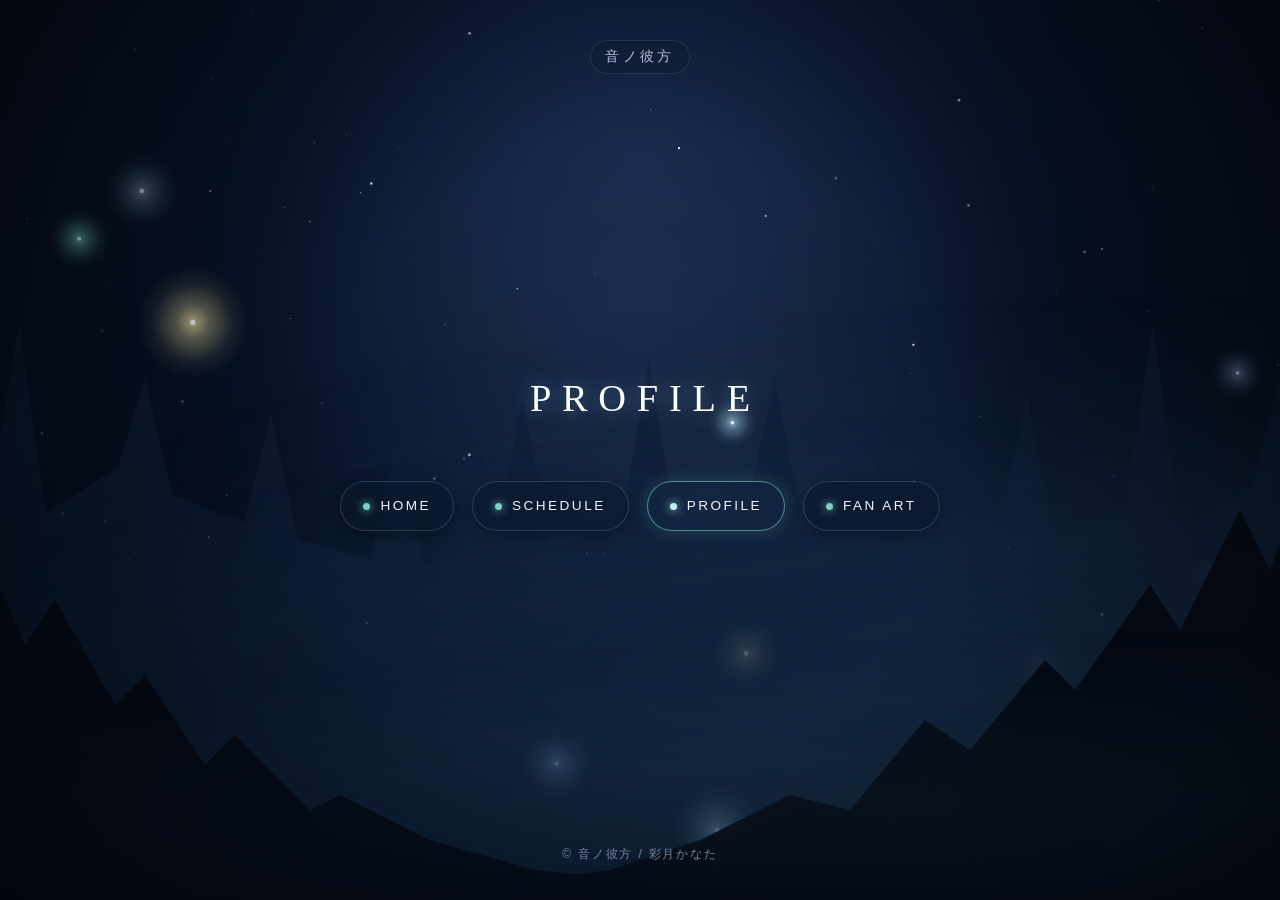
==== profile.html @ abf1488a "feat: 全ページ共通の夜の森背景・ナビゲーション・光と粒子の実装 (spec/005-base)" ====
<!DOCTYPE html>
<html lang="ja">
<head>
  <meta charset="UTF-8">
  <meta name="viewport" content="width=device-width, initial-scale=1.0">
  <title>PROFILE — 音ノ彼方 / 彩月かなた</title>
  <link rel="stylesheet" href="css/style.css">
</head>
<body>

  <!-- ========================================================================
       背景演出: 夜の森
       ======================================================================== -->
  <div class="forest-scene" aria-hidden="true">
    <div class="sky-layer"></div>
    <div class="moonlight"></div>
    <canvas id="forest-canvas"></canvas>
    <div class="fog-layer fog-back"></div>
    <div class="trees-layer trees-back">
      <svg viewBox="0 0 1440 500" fill="none" preserveAspectRatio="xMidYMax slice" xmlns="http://www.w3.org/2000/svg">
        <path fill="var(--tree-layer-back)" d="
          M0,500 L0,320
          L25,325 L35,280 L45,325 L65,310 L75,250 L85,315 L110,320 L125,230 L140,325 L170,305 L185,210 L200,315
          L230,290 L245,190 L260,300 L290,280 L305,220 L320,295 L360,270 L375,180 L390,285 L430,260 L445,210
          L460,275 L500,290 L515,230 L530,300 L570,310 L585,240 L600,315 L640,300 L655,220 L670,305 L710,290
          L725,200 L740,295 L780,280 L795,210 L810,290 L850,270 L865,190 L880,285 L920,290 L935,220 L950,300
          L990,280 L1005,180 L1020,295 L1060,270 L1075,210 L1090,285 L1130,290 L1145,195 L1160,300 L1200,280
          L1215,225 L1230,295 L1270,310 L1285,215 L1300,310 L1340,300 L1355,235 L1370,305 L1410,290 L1425,240
          L1440,280 L1440,500 Z" />
      </svg>
    </div>
    <div class="fog-layer fog-mid"></div>
    <div class="trees-layer trees-front">
      <svg viewBox="0 0 1440 600" fill="none" preserveAspectRatio="xMidYMax slice" xmlns="http://www.w3.org/2000/svg">
        <path fill="var(--tree-layer-front)" d="
          M0,600 L0,60
          C15,80 30,120 40,150
          L50,110 L65,170 L75,130 L90,190 L105,150 L120,230
          L130,190 L150,260 L160,220 L180,300 L195,260 L220,350
          L235,310 L260,390 L275,350 L310,430 L330,400 L370,470
          L390,450 L430,510 L450,490 L500,540 L520,530 L580,560
          L650,580 L750,590 L1440,600 Z" />
        <path fill="var(--tree-layer-front)" d="
          M1440,600 L1440,40
          C1425,70 1410,110 1395,140
          L1385,100 L1370,160 L1355,120 L1340,180 L1325,140 L1310,220
          L1295,180 L1275,250 L1260,210 L1240,290 L1220,250 L1190,340
          L1170,300 L1140,380 L1120,340 L1080,420 L1060,390 L1010,460
          L990,440 L940,500 L910,480 L860,540 L820,530 L760,560
          L700,580 L620,590 L0,600 Z" />
        <path fill="var(--tree-layer-front)" d="
          M40,600 L45,180 L60,110 L75,180 L70,600 Z
          M130,600 L135,240 L145,190 L155,240 L150,600 Z
          M230,600 L235,340 L245,290 L255,340 L250,600 Z" />
        <path fill="var(--tree-layer-front)" d="
          M1400,600 L1395,160 L1380,90 L1365,160 L1370,600 Z
          M1300,600 L1295,230 L1285,170 L1275,230 L1280,600 Z
          M1200,600 L1195,330 L1185,270 L1175,330 L1180,600 Z" />
      </svg>
    </div>
    <div class="fog-layer fog-front"></div>
    <div class="vignette-overlay"></div>
  </div>

  <!-- ========================================================================
       メインコンテンツ（PROFILE）
       ======================================================================== -->
  <div class="site-wrapper">
    <header class="site-header">
      <a href="index.html" class="site-title-link">音ノ彼方</a>
    </header>

    <main class="page-content">
      <h1 class="page-heading">PROFILE</h1>

      <!-- 主要ナビゲーション -->
      <nav class="forest-nav" aria-label="サイト内主要ナビゲーション">
        <ul class="nav-list">
          <li>
            <a href="index.html" class="nav-item">
              <span class="nav-spirit"></span>
              <span class="nav-text">HOME</span>
            </a>
          </li>
          <li>
            <a href="schedule.html" class="nav-item">
              <span class="nav-spirit"></span>
              <span class="nav-text">SCHEDULE</span>
            </a>
          </li>
          <li>
            <a href="profile.html" class="nav-item active" aria-current="page">
              <span class="nav-spirit"></span>
              <span class="nav-text">PROFILE</span>
            </a>
          </li>
          <li>
            <a href="fanart.html" class="nav-item">
              <span class="nav-spirit"></span>
              <span class="nav-text">FAN ART</span>
            </a>
          </li>
        </ul>
      </nav>
    </main>

    <footer class="site-footer">
      <p class="footer-copy">&copy; 音ノ彼方 / 彩月かなた</p>
    </footer>
  </div>

  <script src="js/main.js"></script>
</body>
</html>
---- css/style.css ----
/* ==========================================================================
   音ノ彼方 / 彩月かなた — Official Website
   style.css: 全ページ共通の見た目
   ========================================================================== */

/* --- 基本リセット & 変数定義 --- */
:root {
  /* 背景・環境カラー */
  --bg-deep-space: #03060f;
  --bg-night-sky: #071022;
  --bg-forest-deep: #050b16;

  /* 木々のシルエットカラー（奥・中・手前） */
  --tree-layer-back: #0e1e36;
  --tree-layer-mid: #081324;
  --tree-layer-front: #030811;

  /* 精霊・光のカラー */
  --spirit-cyan: rgba(140, 245, 225, 0.85);
  --spirit-gold: rgba(255, 240, 160, 0.85);
  --spirit-blue: rgba(170, 210, 255, 0.85);
  --moonlight-glow: rgba(160, 205, 255, 0.12);

  /* テキストカラー（視認性を確保） */
  --text-main: #f0f4fc;
  --text-sub: #b2c2de;
  --text-dim: #7384a2;

  /* ナビゲーション・UI */
  --ui-bg: rgba(10, 22, 42, 0.55);
  --ui-border: rgba(160, 205, 255, 0.2);
  --ui-hover-bg: rgba(24, 48, 86, 0.7);
  --ui-hover-border: rgba(160, 230, 220, 0.6);

  /* フォント指定（明朝体ベースで静寂と幻想的な雰囲気を演出） */
  --font-serif: "Hiragino Mincho ProN", "Yu Mincho", "Noto Serif JP", serif;
  --font-sans: "Hiragino Sans", "Yu Gothic", "Noto Sans JP", -apple-system, BlinkMacSystemFont, sans-serif;

  /* トランジション */
  --transition-normal: 0.35s cubic-bezier(0.25, 1, 0.5, 1);
  --transition-slow: 0.8s cubic-bezier(0.25, 1, 0.5, 1);
}

*,
*::before,
*::after {
  box-sizing: border-box;
  margin: 0;
  padding: 0;
}

html, body {
  width: 100%;
  height: 100%;
  overflow-x: hidden;
  background-color: var(--bg-deep-space);
  color: var(--text-main);
  font-family: var(--font-serif);
  line-height: 1.8;
  -webkit-font-smoothing: antialiased;
  -moz-osx-font-smoothing: grayscale;
}

/* --- 背景シーン（夜の森全体を包むコンテナ） --- */
.forest-scene {
  position: fixed;
  top: 0;
  left: 0;
  width: 100%;
  height: 100%;
  pointer-events: none; /* コンテンツのクリックを邪魔しない */
  overflow: hidden;
  z-index: 1;
}

/* 夜空のベースグラデーション */
.sky-layer {
  position: absolute;
  inset: 0;
  background: radial-gradient(circle at 50% 18%, #112244 0%, #071226 45%, var(--bg-deep-space) 100%);
  z-index: 1;
}

/* 月明かりのやわらかな漏れ */
.moonlight {
  position: absolute;
  top: -10%;
  left: 50%;
  transform: translateX(-50%);
  width: min(800px, 120vw);
  height: min(800px, 120vw);
  background: radial-gradient(circle, var(--moonlight-glow) 0%, rgba(140, 190, 255, 0.05) 45%, transparent 70%);
  border-radius: 50%;
  filter: blur(40px);
  z-index: 2;
  opacity: 0.8;
  animation: moonlightPulse 12s ease-in-out infinite alternate;
}

@keyframes moonlightPulse {
  0% { transform: translateX(-50%) scale(0.95); opacity: 0.7; }
  100% { transform: translateX(-50%) scale(1.05); opacity: 0.95; }
}

/* 星と精霊を描画するCanvas */
#forest-canvas {
  position: absolute;
  top: 0;
  left: 0;
  width: 100%;
  height: 100%;
  z-index: 3;
}

/* --- 霧レイヤー（奥行き感を出す多重レイヤー） --- */
.fog-layer {
  position: absolute;
  inset: 0;
  width: 200%;
  height: 100%;
  background-repeat: repeat-x;
  pointer-events: none;
}

/* 奥の霧 */
.fog-back {
  background: radial-gradient(ellipse 60% 30% at 50% 60%, rgba(80, 140, 180, 0.12) 0%, transparent 80%);
  filter: blur(35px);
  z-index: 4;
  animation: fogDriftBack 45s linear infinite;
}

/* 中間の霧 */
.fog-mid {
  background: radial-gradient(ellipse 70% 35% at 50% 75%, rgba(60, 120, 160, 0.15) 0%, transparent 80%);
  filter: blur(25px);
  z-index: 6;
  animation: fogDriftMid 30s linear infinite reverse;
}

/* 手前の淡い霧 */
.fog-front {
  background: radial-gradient(ellipse 80% 25% at 50% 90%, rgba(100, 170, 200, 0.09) 0%, transparent 75%);
  filter: blur(20px);
  z-index: 8;
  animation: fogDriftFront 22s linear infinite;
}

@keyframes fogDriftBack {
  0% { transform: translateX(0); }
  100% { transform: translateX(-50%); }
}

@keyframes fogDriftMid {
  0% { transform: translateX(-50%); }
  100% { transform: translateX(0); }
}

@keyframes fogDriftFront {
  0% { transform: translateX(0); }
  100% { transform: translateX(-50%); }
}

/* --- 木々のシルエット（SVG） --- */
.trees-layer {
  position: absolute;
  bottom: 0;
  left: 0;
  width: 100%;
  height: 100%;
  pointer-events: none;
}

.trees-layer svg {
  position: absolute;
  bottom: 0;
  left: 0;
  width: 100%;
  height: 100%;
  object-fit: cover;
}

/* 奥の木々 */
.trees-back {
  z-index: 5;
  opacity: 0.65;
}

/* 手前の木々（額縁のように左右と下部に配置） */
.trees-front {
  z-index: 7;
  opacity: 0.95;
}

/* 周辺減光（ビジュアルを引き締め、中央のコンテンツに自然と視線を集める） */
.vignette-overlay {
  position: absolute;
  inset: 0;
  background: radial-gradient(circle at 50% 50%, transparent 40%, rgba(3, 7, 15, 0.5) 80%, rgba(2, 5, 12, 0.85) 100%);
  z-index: 9;
  pointer-events: none;
}

/* --- サイトコンテンツ（テキスト・ナビゲーション） --- */
.site-wrapper {
  position: relative;
  z-index: 10;
  min-height: 100vh;
  display: flex;
  flex-direction: column;
  justify-content: space-between;
  align-items: center;
  padding: 40px 24px 28px;
  animation: sceneFadeIn 1.6s cubic-bezier(0.22, 1, 0.36, 1) forwards;
}

/* ページを開いたときの静かな入場アニメーション（夜の森へ入った感覚） */
@keyframes sceneFadeIn {
  0% {
    opacity: 0;
    transform: translateY(10px);
  }
  100% {
    opacity: 1;
    transform: translateY(0);
  }
}

/* --- ヘッダー --- */
.site-header {
  width: 100%;
  max-width: 960px;
  text-align: center;
}

.site-title-link {
  display: inline-block;
  font-family: var(--font-serif);
  font-size: 0.85rem;
  letter-spacing: 0.25em;
  color: var(--text-sub);
  text-decoration: none;
  padding: 4px 14px;
  border-radius: 999px;
  background: rgba(14, 25, 45, 0.4);
  border: 1px solid rgba(140, 185, 230, 0.15);
  backdrop-filter: blur(6px);
  -webkit-backdrop-filter: blur(6px);
  transition: color var(--transition-normal), border-color var(--transition-normal);
}

.site-title-link:hover {
  color: var(--text-main);
  border-color: rgba(140, 185, 230, 0.35);
}

.site-title-link:focus-visible {
  outline: 2px solid var(--spirit-cyan);
  outline-offset: 3px;
}

/* --- ナビゲーション（森に浮かぶ光を辿るUI） --- */
.forest-nav {
  width: 100%;
  max-width: 760px;
}

.nav-list {
  list-style: none;
  display: flex;
  flex-wrap: wrap;
  justify-content: center;
  gap: 14px 18px;
}

.nav-item {
  position: relative;
  display: inline-flex;
  align-items: center;
  gap: 10px;
  padding: 12px 22px;
  color: var(--text-main);
  text-decoration: none;
  font-family: var(--font-sans);
  font-size: 0.85rem;
  letter-spacing: 0.18em;
  background: var(--ui-bg);
  border: 1px solid var(--ui-border);
  border-radius: 999px;
  backdrop-filter: blur(10px);
  -webkit-backdrop-filter: blur(10px);
  box-shadow: 0 4px 16px rgba(0, 0, 0, 0.35);
  transition: all var(--transition-normal);
  cursor: pointer;
}

/* ナビゲーション左横の小さな光の粒（精霊の道標） */
.nav-spirit {
  display: inline-block;
  width: 7px;
  height: 7px;
  border-radius: 50%;
  background: var(--spirit-cyan);
  box-shadow: 0 0 8px var(--spirit-cyan);
  transition: transform var(--transition-normal), box-shadow var(--transition-normal), background-color var(--transition-normal);
}

.nav-item:hover {
  background: var(--ui-hover-bg);
  border-color: var(--ui-hover-border);
  color: #ffffff;
  transform: translateY(-2px);
  box-shadow:
    0 6px 20px rgba(0, 0, 0, 0.45),
    0 0 15px rgba(120, 220, 200, 0.25);
}

.nav-item:hover .nav-spirit {
  transform: scale(1.4);
  background: #ffffff;
  box-shadow: 0 0 12px #ffffff, 0 0 20px var(--spirit-cyan);
}

/* アクティブ項目（現在のページ） */
.nav-item.active {
  border-color: rgba(140, 240, 220, 0.5);
  background: rgba(18, 38, 68, 0.7);
  box-shadow: 0 0 16px rgba(100, 210, 190, 0.2);
}

.nav-item.active .nav-spirit {
  background: #bbf7e8;
  box-shadow: 0 0 10px #bbf7e8;
}

/* フォーカス時のアクセシビリティ（キーボード操作対応） */
.nav-item:focus-visible {
  outline: 2px solid var(--spirit-cyan);
  outline-offset: 3px;
}

/* --- ページメインコンテンツ --- */
.page-content {
  flex: 1;
  display: flex;
  flex-direction: column;
  justify-content: center;
  align-items: center;
  text-align: center;
  max-width: 820px;
  width: 100%;
  margin: 40px 0;
}

/* --- ページ見出し（HOME以外のページ用） --- */
.page-heading {
  font-family: var(--font-serif);
  font-size: clamp(1.6rem, 4vw, 2.4rem);
  font-weight: 400;
  letter-spacing: 0.28em;
  padding-left: 0.28em;
  color: #ffffff;
  text-shadow:
    0 0 20px rgba(180, 220, 255, 0.4),
    0 0 40px rgba(120, 180, 240, 0.2);
  margin-bottom: 48px;
}

/* --- HOMEヒーローセクション --- */

/* キャッチコピー */
.hero-catch {
  font-size: 0.95rem;
  letter-spacing: 0.35em;
  color: var(--text-sub);
  margin-bottom: 24px;
  font-weight: 300;
  text-shadow: 0 0 12px rgba(160, 205, 255, 0.3);
}

/* メインタイトル */
.hero-title {
  margin-bottom: 24px;
  display: flex;
  flex-direction: column;
  align-items: center;
  gap: 12px;
}

.title-main {
  display: block;
  font-size: clamp(2.2rem, 6vw, 3.6rem);
  font-weight: 400;
  letter-spacing: 0.28em;
  padding-left: 0.28em;
  color: #ffffff;
  text-shadow:
    0 0 20px rgba(180, 220, 255, 0.4),
    0 0 40px rgba(120, 180, 240, 0.2);
}

.title-divider {
  display: flex;
  align-items: center;
  justify-content: center;
  gap: 16px;
  width: 120px;
  margin: 4px 0;
}

.divider-line {
  flex: 1;
  height: 1px;
  background: linear-gradient(90deg, transparent, rgba(160, 210, 255, 0.3), transparent);
}

.divider-spark {
  color: var(--spirit-cyan);
  font-size: 0.8rem;
  filter: drop-shadow(0 0 6px var(--spirit-cyan));
}

.title-sub {
  display: block;
  font-size: clamp(1rem, 2.6vw, 1.4rem);
  font-weight: 300;
  letter-spacing: 0.32em;
  padding-left: 0.32em;
  color: var(--text-sub);
  text-shadow: 0 0 12px rgba(140, 190, 240, 0.25);
}

/* サイト説明文 */
.hero-desc {
  font-size: clamp(0.85rem, 1.8vw, 1rem);
  letter-spacing: 0.2em;
  color: var(--text-sub);
  line-height: 2.2;
  margin-bottom: 48px;
  max-width: 540px;
  text-shadow: 0 2px 8px rgba(0, 0, 0, 0.7);
}

/* --- フッター --- */
.site-footer {
  width: 100%;
  max-width: 960px;
  text-align: center;
  padding-top: 24px;
}

.footer-copy {
  font-family: var(--font-sans);
  font-size: 0.75rem;
  letter-spacing: 0.15em;
  color: var(--text-dim);
  margin-bottom: 6px;
}

/* --- PC用の改行（スマホでは非表示） --- */
.pc-only {
  display: inline;
}

/* --- レスポンシブ対応（スマートフォン・小型画面向け） --- */
@media (max-width: 768px) {
  .site-wrapper {
    padding: 28px 18px 20px;
  }

  .page-content {
    margin: 24px 0 32px;
  }

  .hero-catch {
    font-size: 0.82rem;
    letter-spacing: 0.25em;
    margin-bottom: 16px;
  }

  .hero-desc {
    font-size: 0.85rem;
    line-height: 2;
    margin-bottom: 36px;
    padding: 0 10px;
  }

  .page-heading {
    margin-bottom: 36px;
  }

  /* スマホではPC用の改行を解除 */
  .pc-only {
    display: none;
  }

  /* スマホでのナビゲーション：押しやすい2列グリッド */
  .nav-list {
    display: grid;
    grid-template-columns: repeat(2, 1fr);
    gap: 12px;
    width: 100%;
    max-width: 380px;
    margin: 0 auto;
  }

  .nav-item {
    justify-content: center;
    padding: 12px 14px;
    font-size: 0.8rem;
    letter-spacing: 0.12em;
    min-height: 46px; /* タップしやすいサイズ */
  }

  /* スマホでは霧のアニメーションやブラーの負荷を軽減 */
  .fog-back {
    filter: blur(20px);
    animation-duration: 60s;
  }

  .fog-mid {
    filter: blur(15px);
    animation-duration: 40s;
  }

  .fog-front {
    display: none; /* スマホでは手前の霧を省略して文字をクリアに */
  }

  .moonlight {
    filter: blur(25px);
    opacity: 0.7;
  }
}

/* --- 視覚負荷軽減（prefers-reduced-motion）対応 --- */
@media (prefers-reduced-motion: reduce) {
  *,
  *::before,
  *::after {
    animation-duration: 0.01ms !important;
    animation-iteration-count: 1 !important;
    transition-duration: 0.01ms !important;
    scroll-behavior: auto !important;
  }

  .site-wrapper {
    opacity: 1 !important;
    transform: none !important;
  }

  .fog-layer {
    animation: none !important;
  }

  .moonlight {
    animation: none !important;
  }
}
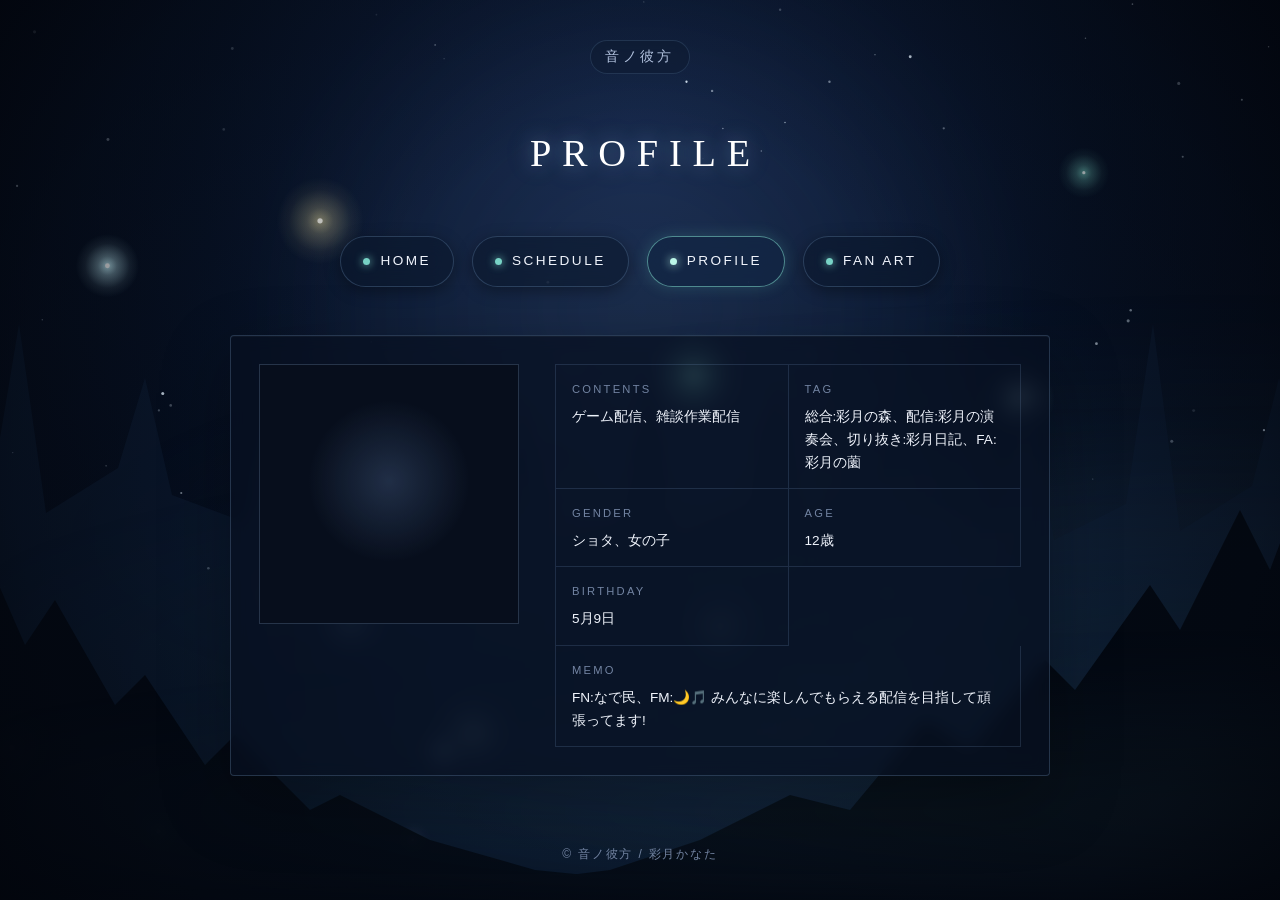
==== commit 859397be: "PROFILE の基本レイアウトとプロフィール情報を表示する(Step 1) - profile.html: ナビの下に、プロフィール画像の枠と情報欄(CONTENTS・TAG・GENDER・AGE・" ====
--- a/profile.html
+++ b/profile.html
@@ -102,6 +102,42 @@
           </li>
         </ul>
       </nav>
+
+      <!-- プロフィール（画像と情報。700px以上は左右2列、700px未満は1列） -->
+      <section class="profile-card" aria-label="プロフィール">
+        <div class="profile-visual">
+          <div class="profile-image-frame"></div>
+        </div>
+
+        <div class="profile-main">
+          <dl class="profile-info">
+            <div class="info-item">
+              <dt class="info-label">CONTENTS</dt>
+              <dd class="info-value">ゲーム配信、雑談作業配信</dd>
+            </div>
+            <div class="info-item">
+              <dt class="info-label">TAG</dt>
+              <dd class="info-value">総合:彩月の森、配信:彩月の演奏会、切り抜き:彩月日記、FA:彩月の薗</dd>
+            </div>
+            <div class="info-item">
+              <dt class="info-label">GENDER</dt>
+              <dd class="info-value">ショタ、女の子</dd>
+            </div>
+            <div class="info-item">
+              <dt class="info-label">AGE</dt>
+              <dd class="info-value">12歳</dd>
+            </div>
+            <div class="info-item">
+              <dt class="info-label">BIRTHDAY</dt>
+              <dd class="info-value">5月9日</dd>
+            </div>
+            <div class="info-item info-memo">
+              <dt class="info-label">MEMO</dt>
+              <dd class="info-value">FN:なで民、FM:🌙🎵 みんなに楽しんでもらえる配信を目指して頑張ってます!</dd>
+            </div>
+          </dl>
+        </div>
+      </section>
     </main>
 
     <footer class="site-footer">
--- a/css/style.css
+++ b/css/style.css
@@ -211,6 +211,12 @@
   justify-content: space-between;
   align-items: center;
   padding: 40px 24px 28px;
+}
+
+/* 入場アニメーションは中の要素（ヘッダー・本文・フッター）に付ける。
+   .site-wrapper ごと下から動かすと、動いている間だけ画面の下にはみ出して
+   スクロールバーが出たり消えたりし、中身が横にずれるため */
+.site-wrapper > * {
   animation: sceneFadeIn 1.6s cubic-bezier(0.22, 1, 0.36, 1) forwards;
 }
 
@@ -544,7 +550,7 @@
     scroll-behavior: auto !important;
   }
 
-  .site-wrapper {
+  .site-wrapper > * {
     opacity: 1 !important;
     transform: none !important;
   }
@@ -557,3 +563,94 @@
     animation: none !important;
   }
 }
+
+/* ==========================================================================
+   PROFILE ページ
+   ========================================================================== */
+
+/* --- プロフィール（画像と情報の枠） --- */
+.profile-card {
+  display: grid;
+  grid-template-columns: 260px minmax(0, 1fr);
+  gap: 36px;
+  width: 100%;
+  margin-top: 48px;
+  padding: 28px;
+  text-align: left;
+  border: 1px solid var(--ui-border);
+  border-radius: 4px;
+  background: rgba(8, 16, 32, 0.72);
+  box-shadow: 0 24px 70px rgba(0, 0, 0, 0.3), inset 0 1px 0 rgba(255, 255, 255, 0.03);
+  backdrop-filter: blur(8px);
+  -webkit-backdrop-filter: blur(8px);
+}
+
+.profile-visual,
+.profile-main {
+  min-width: 0;
+}
+
+/* プロフィール画像の枠（正方形） */
+.profile-image-frame {
+  position: relative;
+  aspect-ratio: 1 / 1;
+  overflow: hidden;
+  border: 1px solid var(--ui-border);
+  background:
+    radial-gradient(circle at 50% 45%, rgba(120, 160, 220, 0.22), transparent 42%),
+    #070e1c;
+}
+
+/* --- プロフィール情報（2列。MEMO は横幅いっぱい） --- */
+.profile-info {
+  display: grid;
+  grid-template-columns: repeat(2, minmax(0, 1fr));
+  border-top: 1px solid rgba(160, 205, 255, 0.14);
+  border-left: 1px solid rgba(160, 205, 255, 0.14);
+}
+
+.info-item {
+  min-width: 0;
+  padding: 14px 16px;
+  border-right: 1px solid rgba(160, 205, 255, 0.14);
+  border-bottom: 1px solid rgba(160, 205, 255, 0.14);
+  font-family: var(--font-sans);
+}
+
+.info-item.info-memo {
+  grid-column: 1 / -1;
+}
+
+.info-label {
+  display: block;
+  margin-bottom: 6px;
+  color: var(--text-dim);
+  font-size: 0.7rem;
+  letter-spacing: 0.2em;
+}
+
+.info-value {
+  color: var(--text-main);
+  font-size: 0.85rem;
+  line-height: 1.7;
+  overflow-wrap: anywhere;
+}
+
+/* --- PROFILE: 700px未満は1列 --- */
+@media (max-width: 699px) {
+  .profile-card {
+    grid-template-columns: minmax(0, 1fr);
+    gap: 28px;
+    margin-top: 36px;
+    padding: 18px;
+  }
+
+  .profile-visual {
+    width: min(100%, 300px);
+    margin: 0 auto;
+  }
+
+  .profile-info {
+    grid-template-columns: minmax(0, 1fr);
+  }
+}
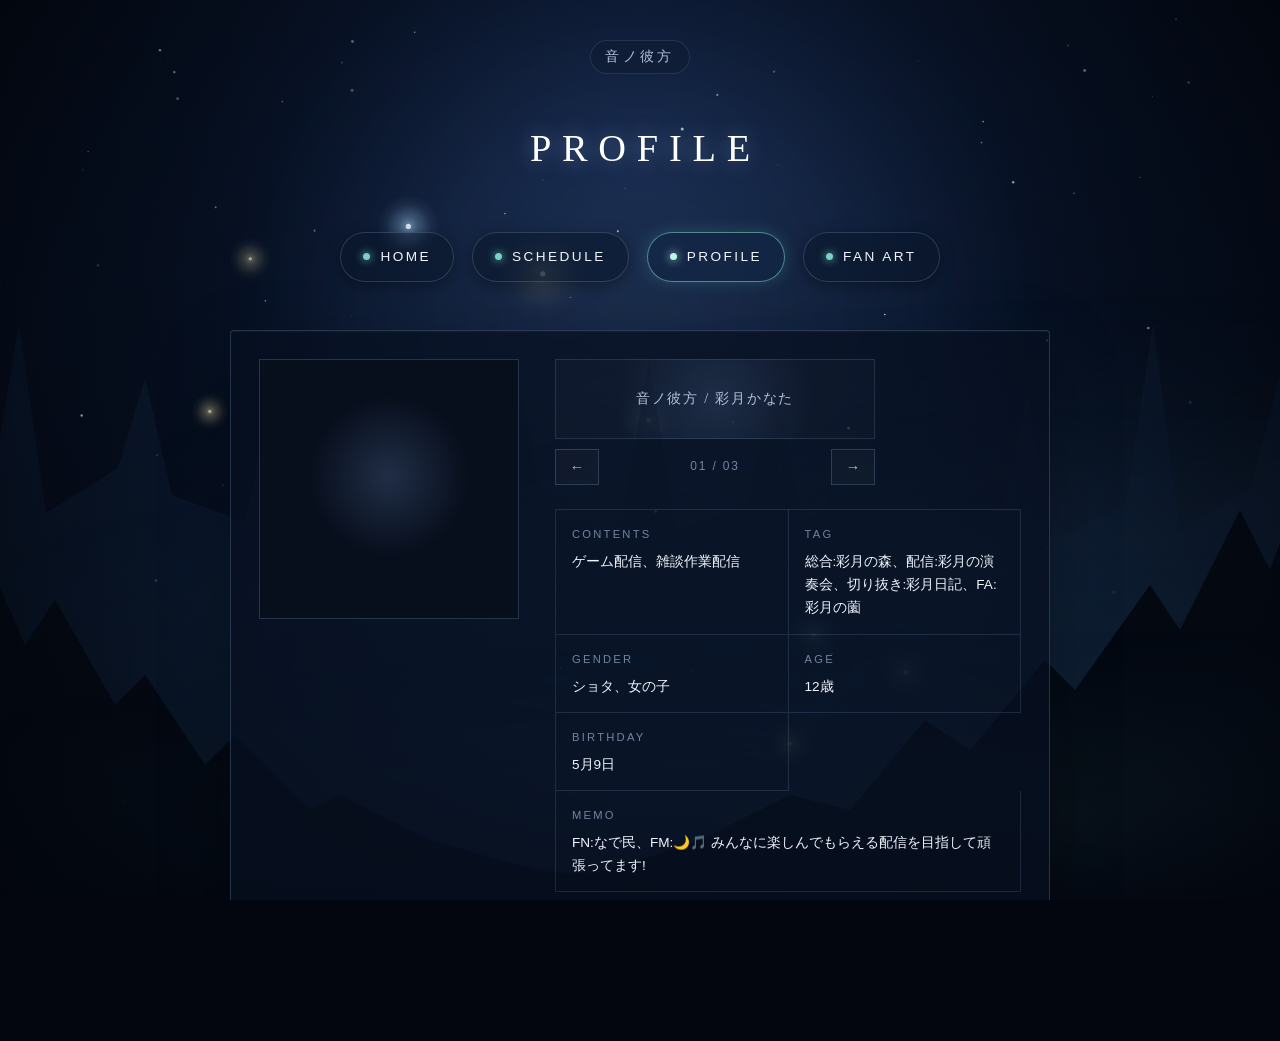
==== commit 6268d57f: "名前画像を3枚切り替えられるようにする(Step 2) - profile.html: 情報欄の上に名前画像の枠と「← 01 / 03 →」の切り替えを置く。切り替えの処理はページの下に書く(端まで行" ====
--- a/profile.html
+++ b/profile.html
@@ -110,6 +110,19 @@
         </div>
 
         <div class="profile-main">
+          <!-- 名前画像（3枚を前後のボタンで切り替え） -->
+          <div class="name-switcher">
+            <h2 class="name-image-frame">
+              <img class="switch-image" id="name-image" src="images/profile/name-1.png" alt="音ノ彼方 / 彩月かなた">
+              <span class="image-fallback" aria-hidden="true"></span>
+            </h2>
+            <div class="image-controls">
+              <button type="button" class="image-button" id="name-prev" aria-label="前の名前画像">←</button>
+              <span class="image-count" id="name-count">01 / 03</span>
+              <button type="button" class="image-button" id="name-next" aria-label="次の名前画像">→</button>
+            </div>
+          </div>
+
           <dl class="profile-info">
             <div class="info-item">
               <dt class="info-label">CONTENTS</dt>
@@ -146,5 +159,71 @@
   </div>
 
   <script src="js/main.js"></script>
+  <script>
+    /* PROFILE: 画像を前後のボタンで切り替える */
+    (function () {
+      'use strict';
+
+      /* 番号を「01 / 03」の形にする */
+      function formatCount(index, total) {
+        return String(index + 1).padStart(2, '0') + ' / ' + String(total).padStart(2, '0');
+      }
+
+      /*
+       * 切り替えの仕組み（名前画像・プロフィール画像で共通）
+       * 画像が読み込めないときは枠を残したまま画像を隠し、代わりに代替テキストを出す
+       */
+      function setupSwitcher(options) {
+        var img = document.getElementById(options.imageId);
+        var count = document.getElementById(options.countId);
+        var fallback = img.parentNode.querySelector('.image-fallback');
+        var frame = img.parentNode;
+        var images = options.images;
+        var current = 0;
+
+        function markMissing() {
+          frame.classList.add('is-missing');
+          fallback.textContent = img.alt;
+        }
+
+        img.addEventListener('error', markMissing);
+        img.addEventListener('load', function () {
+          frame.classList.remove('is-missing');
+        });
+
+        /* ページを開いた時点で、すでに読み込みに失敗していた場合 */
+        if (img.complete && img.naturalWidth === 0) {
+          markMissing();
+        }
+
+        function show(index) {
+          current = (index + images.length) % images.length; /* 端まで行ったら反対の端へ */
+          frame.classList.remove('is-missing');
+          img.alt = images[current].alt;
+          img.src = images[current].src;
+          count.textContent = formatCount(current, images.length);
+        }
+
+        document.getElementById(options.prevId).addEventListener('click', function () {
+          show(current - 1);
+        });
+        document.getElementById(options.nextId).addEventListener('click', function () {
+          show(current + 1);
+        });
+      }
+
+      setupSwitcher({
+        imageId: 'name-image',
+        countId: 'name-count',
+        prevId: 'name-prev',
+        nextId: 'name-next',
+        images: [
+          { src: 'images/profile/name-1.png', alt: '音ノ彼方 / 彩月かなた' },
+          { src: 'images/profile/name-2.png', alt: '音ノ彼方 / 彩月かなた' },
+          { src: 'images/profile/name-3.png', alt: '音ノ彼方 / 彩月かなた' }
+        ]
+      });
+    })();
+  </script>
 </body>
 </html>
--- a/css/style.css
+++ b/css/style.css
@@ -601,6 +601,89 @@
     #070e1c;
 }
 
+/* --- 画像の切り替え（名前画像・プロフィール画像で共通） --- */
+.switch-image {
+  position: absolute;
+  inset: 0;
+  width: 100%;
+  height: 100%;
+  object-fit: contain;
+}
+
+/* 画像が読み込めないとき: 画像を隠し、枠の中に代替テキストを出す */
+.image-fallback {
+  display: none;
+}
+
+.is-missing .switch-image {
+  opacity: 0;
+}
+
+.is-missing .image-fallback {
+  position: absolute;
+  inset: 0;
+  display: flex;
+  align-items: center;
+  justify-content: center;
+  padding: 8px;
+  color: var(--text-sub);
+  font-family: var(--font-serif);
+  font-size: 0.9rem;
+  font-weight: 400;
+  letter-spacing: 0.12em;
+  text-align: center;
+}
+
+.image-controls {
+  display: flex;
+  align-items: center;
+  justify-content: space-between;
+  margin-top: 10px;
+  font-family: var(--font-sans);
+}
+
+.image-button {
+  width: 44px;
+  height: 36px;
+  border: 1px solid var(--ui-border);
+  color: var(--text-sub);
+  background: rgba(255, 255, 255, 0.025);
+  font-size: 0.9rem;
+  cursor: pointer;
+  transition: background var(--transition-normal), border-color var(--transition-normal);
+}
+
+.image-button:hover {
+  background: rgba(255, 255, 255, 0.07);
+  border-color: rgba(160, 205, 255, 0.4);
+}
+
+.image-button:focus-visible {
+  outline: 2px solid var(--spirit-cyan);
+  outline-offset: 2px;
+}
+
+.image-count {
+  color: var(--text-dim);
+  font-size: 0.75rem;
+  letter-spacing: 0.15em;
+}
+
+/* --- 名前画像 --- */
+.name-switcher {
+  width: min(100%, 320px);
+  margin-bottom: 24px;
+}
+
+.name-image-frame {
+  position: relative;
+  height: 80px;
+  border: 1px solid rgba(160, 205, 255, 0.14);
+  background:
+    radial-gradient(circle at 50% 50%, rgba(120, 160, 220, 0.14), transparent 60%),
+    rgba(255, 255, 255, 0.015);
+}
+
 /* --- プロフィール情報（2列。MEMO は横幅いっぱい） --- */
 .profile-info {
   display: grid;
@@ -653,4 +736,8 @@
   .profile-info {
     grid-template-columns: minmax(0, 1fr);
   }
-}
+
+  .name-switcher {
+    width: 100%;
+  }
+}
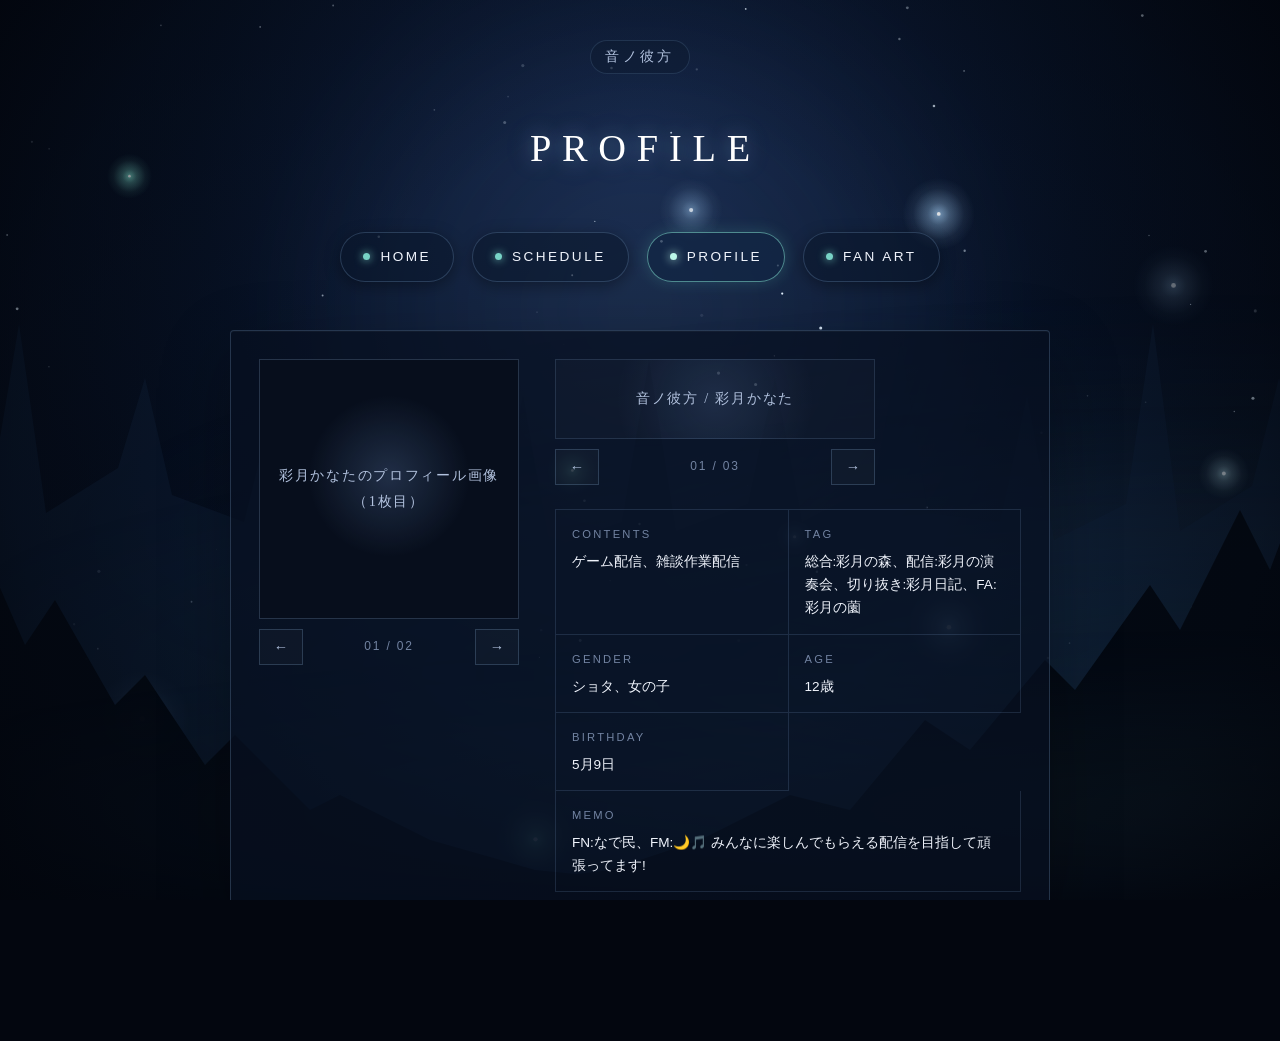
==== commit 87d92f8d: "プロフィール画像を2枚切り替えられるようにする(Step 3) - profile.html: 左の枠にプロフィール画像と「← 01 / 02 →」の切り替えを置く。名前画像と同じ切り替えの処理を使う" ====
--- a/profile.html
+++ b/profile.html
@@ -105,8 +105,17 @@
 
       <!-- プロフィール（画像と情報。700px以上は左右2列、700px未満は1列） -->
       <section class="profile-card" aria-label="プロフィール">
+        <!-- プロフィール画像（2枚を前後のボタンで切り替え） -->
         <div class="profile-visual">
-          <div class="profile-image-frame"></div>
+          <div class="profile-image-frame">
+            <img class="switch-image" id="profile-image" src="images/profile/profile-1.png" alt="彩月かなたのプロフィール画像（1枚目）">
+            <span class="image-fallback" aria-hidden="true"></span>
+          </div>
+          <div class="image-controls">
+            <button type="button" class="image-button" id="profile-prev" aria-label="前のプロフィール画像">←</button>
+            <span class="image-count" id="profile-count">01 / 02</span>
+            <button type="button" class="image-button" id="profile-next" aria-label="次のプロフィール画像">→</button>
+          </div>
         </div>
 
         <div class="profile-main">
@@ -223,6 +232,17 @@
           { src: 'images/profile/name-3.png', alt: '音ノ彼方 / 彩月かなた' }
         ]
       });
+
+      setupSwitcher({
+        imageId: 'profile-image',
+        countId: 'profile-count',
+        prevId: 'profile-prev',
+        nextId: 'profile-next',
+        images: [
+          { src: 'images/profile/profile-1.png', alt: '彩月かなたのプロフィール画像（1枚目）' },
+          { src: 'images/profile/profile-2.png', alt: '彩月かなたのプロフィール画像（2枚目）' }
+        ]
+      });
     })();
   </script>
 </body>
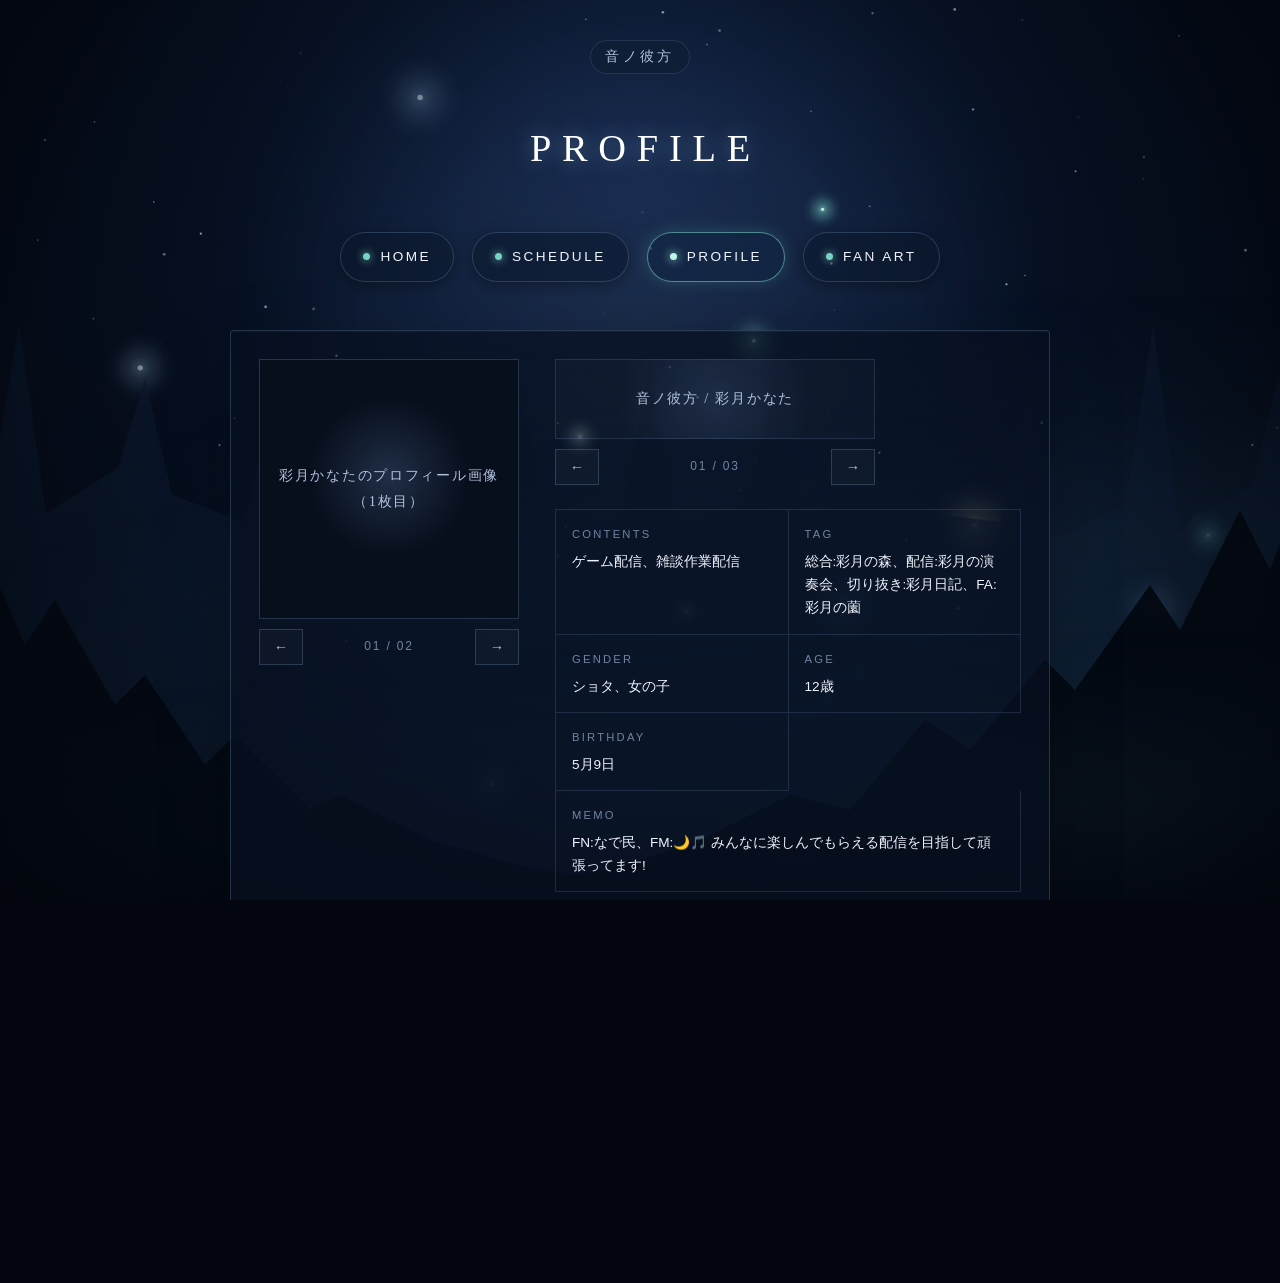
==== commit eb8292f0: "SNS カードを表示する(Step 4) - profile.html: プロフィールの下に SNS 欄を置き、YouTube 1件・X 2件をカードで出す。カード全体がリンクで、別タブで開く - c" ====
--- a/profile.html
+++ b/profile.html
@@ -160,6 +160,42 @@
           </dl>
         </div>
       </section>
+
+      <!-- SNS（PCは3列、700px未満は1列） -->
+      <section class="profile-extra" aria-labelledby="sns-heading">
+        <h2 class="section-heading" id="sns-heading">SNS</h2>
+        <ul class="sns-list">
+          <li>
+            <a class="sns-item" href="https://www.youtube.com/@otonokanata" target="_blank" rel="noopener noreferrer">
+              <span class="sns-symbol" aria-hidden="true">YT</span>
+              <span class="sns-text">
+                <span class="sns-service">YouTube</span>
+                <span class="sns-account">音ノ彼方/彩月かなた🌙🎵</span>
+              </span>
+            </a>
+          </li>
+          <li>
+            <a class="sns-item" href="https://twitter.com/satsuki24_V" target="_blank" rel="noopener noreferrer">
+              <span class="sns-symbol" aria-hidden="true">X</span>
+              <span class="sns-text">
+                <span class="sns-service">X</span>
+                <span class="sns-account">音ノ彼方/彩月かなた🌙🎵૮( ⊃⌯'༥'⌯)⊃</span>
+                <span class="sns-description">配信垢</span>
+              </span>
+            </a>
+          </li>
+          <li>
+            <a class="sns-item" href="https://twitter.com/satsuki24_2" target="_blank" rel="noopener noreferrer">
+              <span class="sns-symbol" aria-hidden="true">X</span>
+              <span class="sns-text">
+                <span class="sns-service">X</span>
+                <span class="sns-account">疲れ果てた病み属性の精霊</span>
+                <span class="sns-description">サブ垢</span>
+              </span>
+            </a>
+          </li>
+        </ul>
+      </section>
     </main>
 
     <footer class="site-footer">
--- a/css/style.css
+++ b/css/style.css
@@ -719,6 +719,101 @@
   overflow-wrap: anywhere;
 }
 
+/* --- PROFILE の下の欄（SNS・HISTORY）の枠 --- */
+.profile-extra {
+  width: 100%;
+  margin-top: 30px;
+  padding: 26px 28px;
+  text-align: left;
+  border: 1px solid var(--ui-border);
+  border-radius: 4px;
+  background: rgba(8, 16, 32, 0.62);
+  box-shadow: 0 18px 48px rgba(0, 0, 0, 0.22);
+  backdrop-filter: blur(8px);
+  -webkit-backdrop-filter: blur(8px);
+}
+
+.section-heading {
+  margin-bottom: 18px;
+  color: var(--text-sub);
+  font-family: var(--font-sans);
+  font-size: 0.8rem;
+  font-weight: 400;
+  letter-spacing: 0.24em;
+}
+
+/* --- SNS（カード） --- */
+.sns-list {
+  list-style: none;
+  display: grid;
+  grid-template-columns: repeat(3, minmax(0, 1fr));
+  gap: 12px;
+}
+
+.sns-item {
+  display: flex;
+  align-items: center;
+  gap: 12px;
+  height: 100%;
+  min-width: 0;
+  padding: 14px;
+  color: var(--text-main);
+  text-decoration: none;
+  border: 1px solid rgba(160, 205, 255, 0.14);
+  background: rgba(255, 255, 255, 0.025);
+  transition: background var(--transition-normal), border-color var(--transition-normal);
+}
+
+.sns-item:hover {
+  background: rgba(255, 255, 255, 0.06);
+  border-color: var(--ui-hover-border);
+}
+
+.sns-item:focus-visible {
+  outline: 2px solid var(--spirit-cyan);
+  outline-offset: 2px;
+}
+
+.sns-symbol {
+  display: grid;
+  place-items: center;
+  flex: 0 0 36px;
+  width: 36px;
+  height: 36px;
+  border: 1px solid var(--ui-border);
+  border-radius: 50%;
+  color: var(--text-sub);
+  font-family: var(--font-sans);
+  font-size: 0.7rem;
+  box-shadow: 0 0 10px rgba(140, 245, 225, 0.12);
+}
+
+.sns-text {
+  display: flex;
+  flex-direction: column;
+  min-width: 0;
+  font-family: var(--font-sans);
+}
+
+.sns-service {
+  color: var(--text-dim);
+  font-size: 0.7rem;
+  letter-spacing: 0.15em;
+}
+
+.sns-account {
+  color: var(--text-main);
+  font-size: 0.85rem;
+  line-height: 1.6;
+  overflow-wrap: anywhere;
+}
+
+.sns-description {
+  margin-top: 2px;
+  color: var(--text-sub);
+  font-size: 0.75rem;
+}
+
 /* --- PROFILE: 700px未満は1列 --- */
 @media (max-width: 699px) {
   .profile-card {
@@ -740,4 +835,13 @@
   .name-switcher {
     width: 100%;
   }
-}
+
+  .profile-extra {
+    margin-top: 24px;
+    padding: 20px 18px;
+  }
+
+  .sns-list {
+    grid-template-columns: minmax(0, 1fr);
+  }
+}
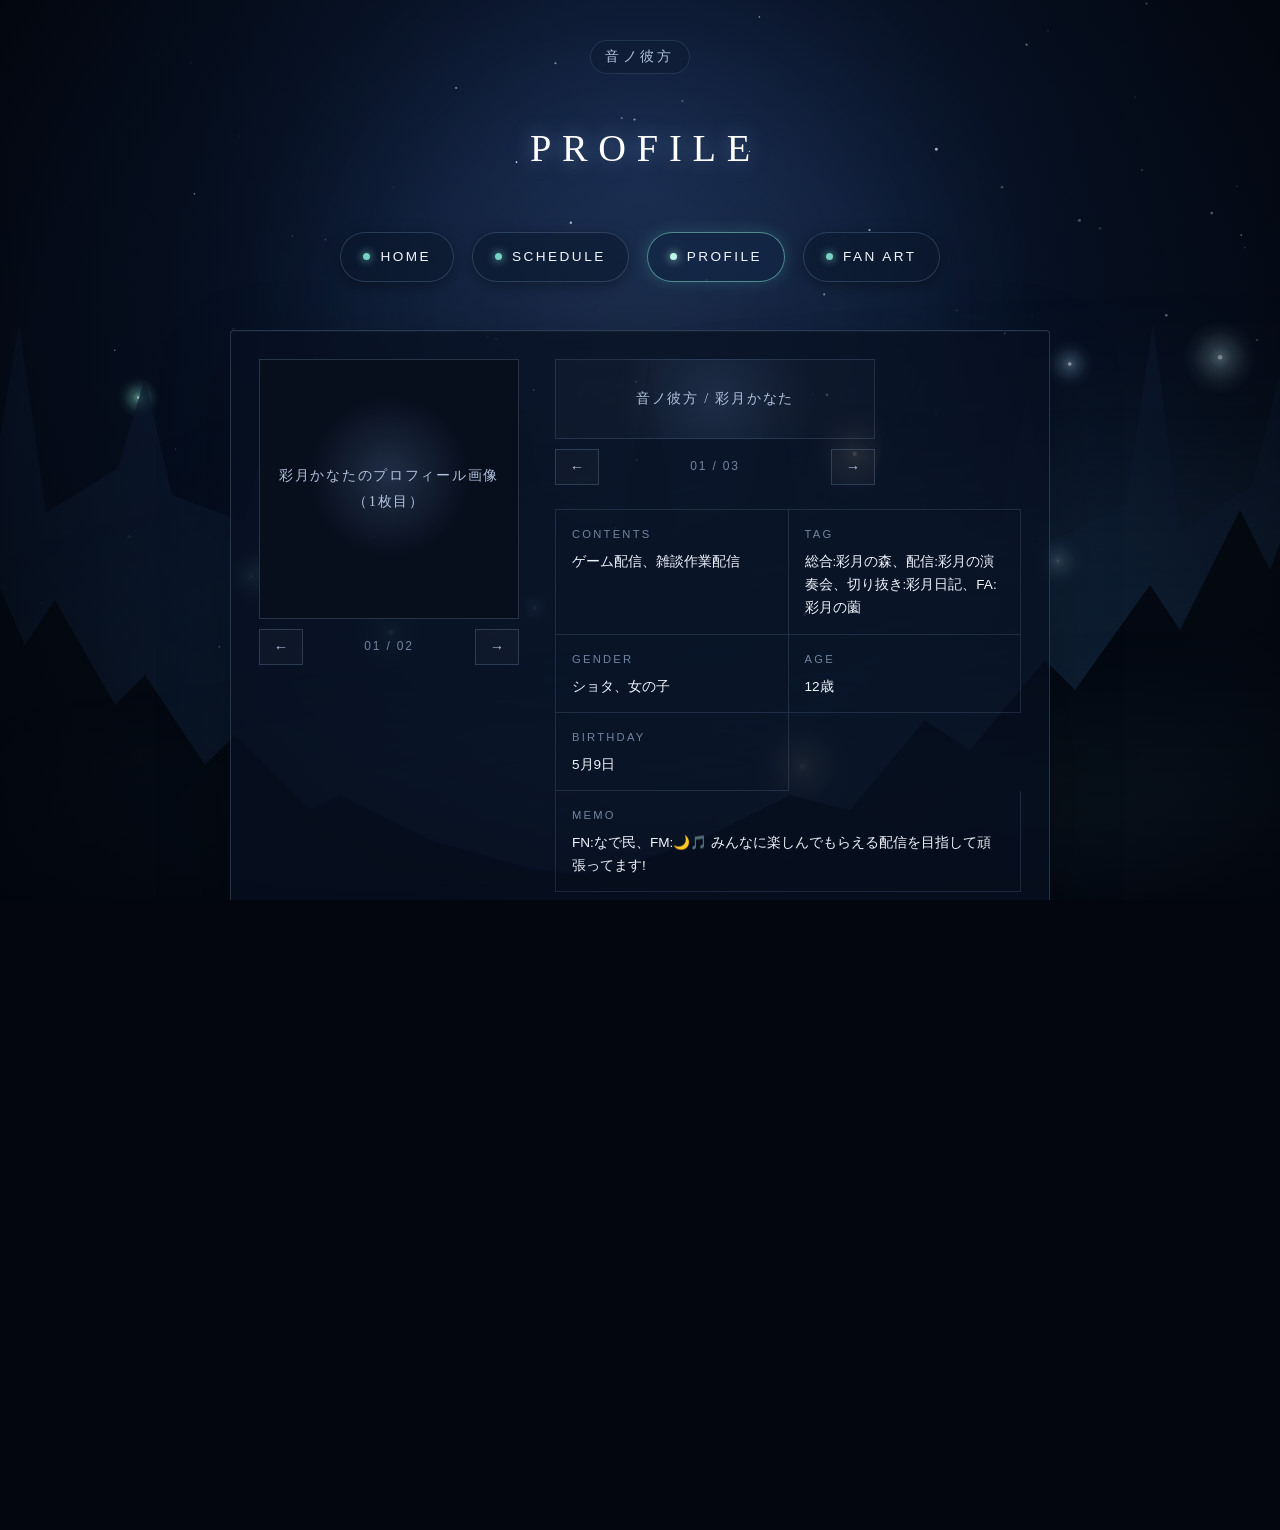
==== commit f6b25a99: "HISTORY をデータから表示し、項目を上限なく追加できるようにする(Step 5) - data/history.js: 活動経歴の一覧を新しく作る(初配信・Vtuber化・YouTube登録者様" ====
--- a/profile.html
+++ b/profile.html
@@ -196,6 +196,13 @@
           </li>
         </ul>
       </section>
+
+      <!-- HISTORY（中身は data/history.js から作る） -->
+      <section class="profile-extra" aria-labelledby="history-heading">
+        <h2 class="section-heading" id="history-heading">HISTORY</h2>
+        <ol class="history-list" id="history-list"></ol>
+        <p class="history-empty" id="history-empty" hidden>まだ出来事はありません。</p>
+      </section>
     </main>
 
     <footer class="site-footer">
@@ -204,6 +211,7 @@
   </div>
 
   <script src="js/main.js"></script>
+  <script src="data/history.js"></script>
   <script>
     /* PROFILE: 画像を前後のボタンで切り替える */
     (function () {
@@ -280,6 +288,49 @@
         ]
       });
     })();
+
+    /* PROFILE: HISTORY を data/history.js の一覧から作る */
+    (function () {
+      'use strict';
+
+      var list = document.getElementById('history-list');
+      var empty = document.getElementById('history-empty');
+      var items = (typeof historyItems !== 'undefined' && Array.isArray(historyItems)) ? historyItems.slice() : [];
+
+      /* 「2022/8/1」を 20220801 のような数にして、日付の順に並べる */
+      function dateToNumber(date) {
+        var parts = String(date).split('/');
+        return Number(parts[0]) * 10000 + Number(parts[1] || 0) * 100 + Number(parts[2] || 0);
+      }
+
+      items.sort(function (a, b) {
+        return dateToNumber(a.date) - dateToNumber(b.date);
+      });
+
+      /* 一覧が空のときは、枠を出さずに「まだ出来事はありません。」だけを出す */
+      if (items.length === 0) {
+        list.hidden = true;
+        empty.hidden = false;
+        return;
+      }
+
+      items.forEach(function (item) {
+        var li = document.createElement('li');
+        li.className = 'history-item';
+
+        var date = document.createElement('span');
+        date.className = 'history-date';
+        date.textContent = item.date; /* 文字として入れる（HTML としては読まない） */
+
+        var event = document.createElement('span');
+        event.className = 'history-event';
+        event.textContent = item.event;
+
+        li.appendChild(date);
+        li.appendChild(event);
+        list.appendChild(li);
+      });
+    })();
   </script>
 </body>
 </html>
--- a/css/style.css
+++ b/css/style.css
@@ -814,6 +814,59 @@
   font-size: 0.75rem;
 }
 
+/* --- HISTORY（タイムライン） --- */
+.history-list {
+  list-style: none;
+  margin-left: 5px;
+  padding-left: 24px;
+  border-left: 1px solid rgba(160, 205, 255, 0.22);
+}
+
+.history-item {
+  position: relative;
+  display: grid;
+  grid-template-columns: 96px minmax(0, 1fr);
+  gap: 16px;
+  padding-bottom: 22px;
+}
+
+.history-item:last-child {
+  padding-bottom: 0;
+}
+
+/* 線の上に浮かぶ小さな光 */
+.history-item::before {
+  content: "";
+  position: absolute;
+  left: -29px;
+  top: 8px;
+  width: 8px;
+  height: 8px;
+  border-radius: 50%;
+  background: var(--spirit-cyan);
+  box-shadow: 0 0 12px var(--spirit-cyan);
+}
+
+.history-date {
+  color: var(--text-sub);
+  font-family: var(--font-sans);
+  font-size: 0.8rem;
+  letter-spacing: 0.08em;
+  line-height: 1.9;
+}
+
+.history-event {
+  color: var(--text-main);
+  font-size: 0.9rem;
+  line-height: 1.8;
+  overflow-wrap: anywhere;
+}
+
+.history-empty {
+  color: var(--text-dim);
+  font-size: 0.85rem;
+}
+
 /* --- PROFILE: 700px未満は1列 --- */
 @media (max-width: 699px) {
   .profile-card {
@@ -844,4 +897,9 @@
   .sns-list {
     grid-template-columns: minmax(0, 1fr);
   }
-}
+
+  .history-item {
+    grid-template-columns: minmax(0, 1fr);
+    gap: 2px;
+  }
+}
